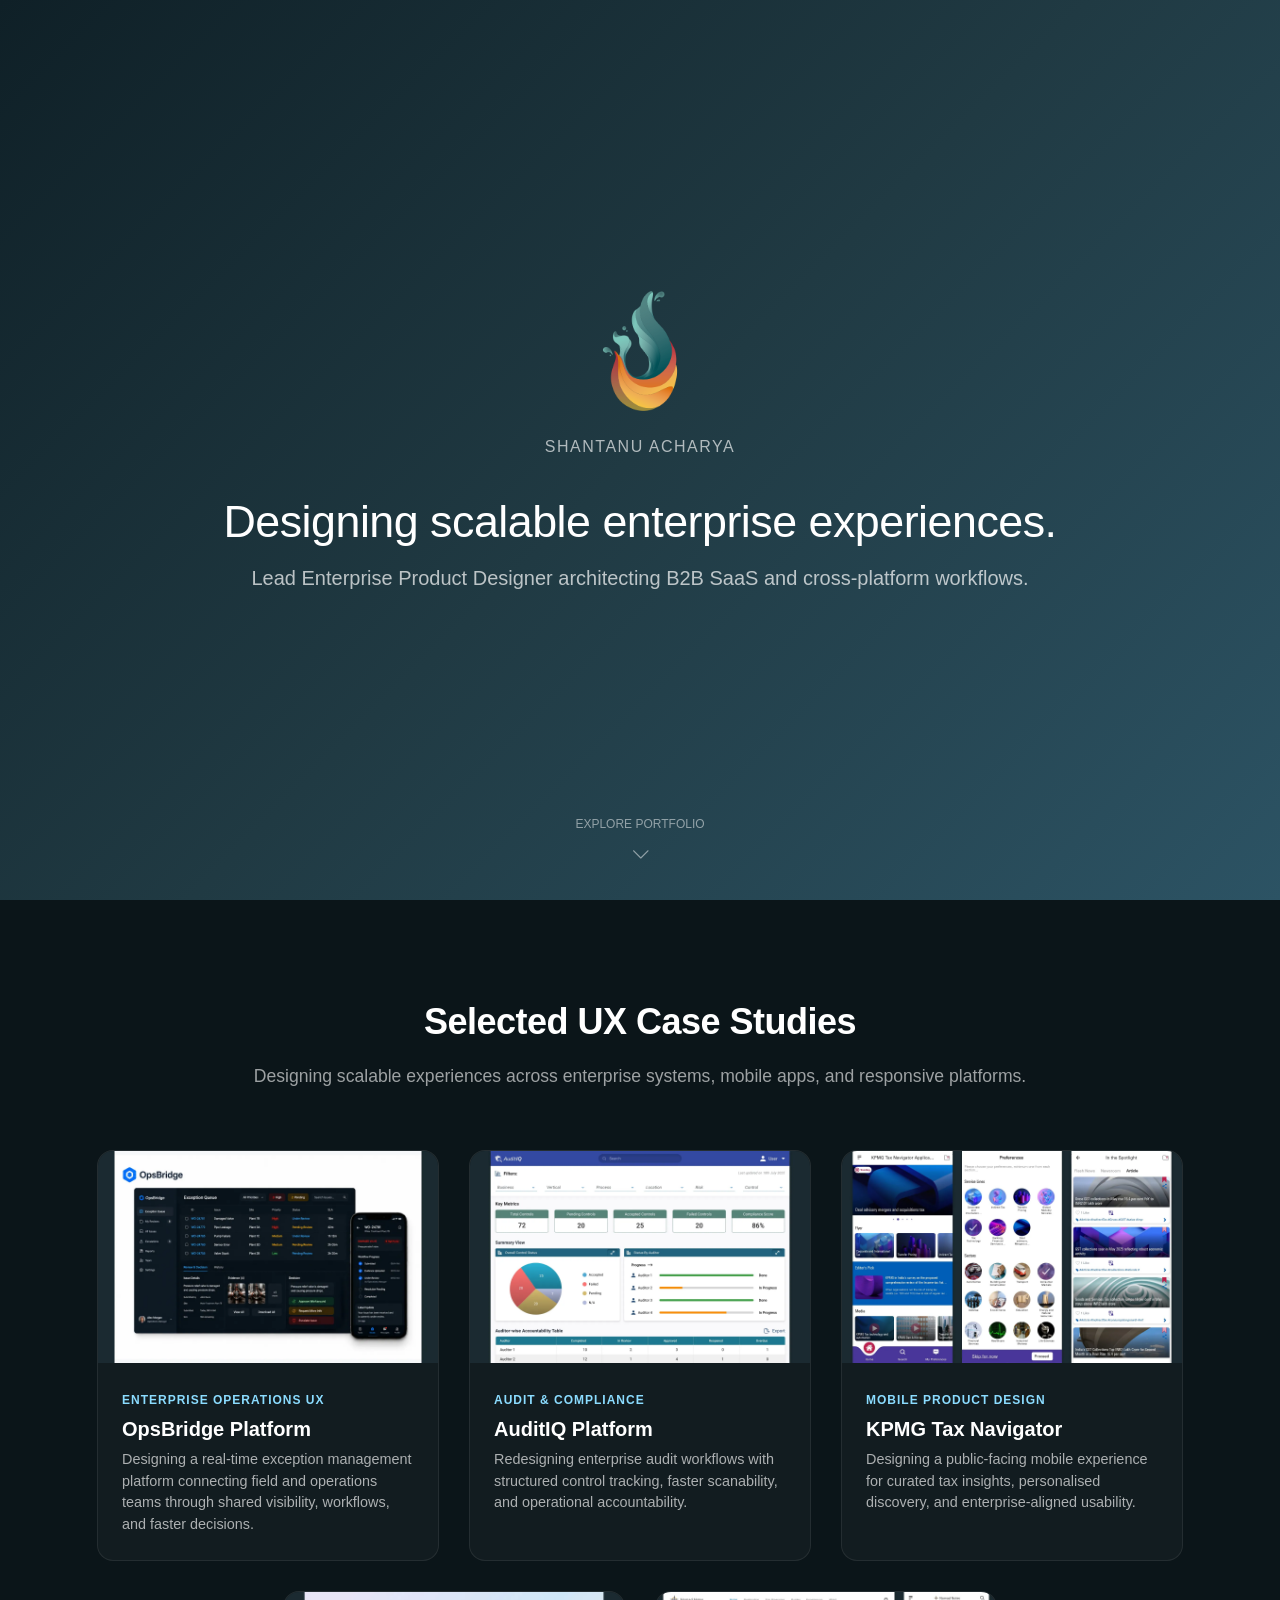
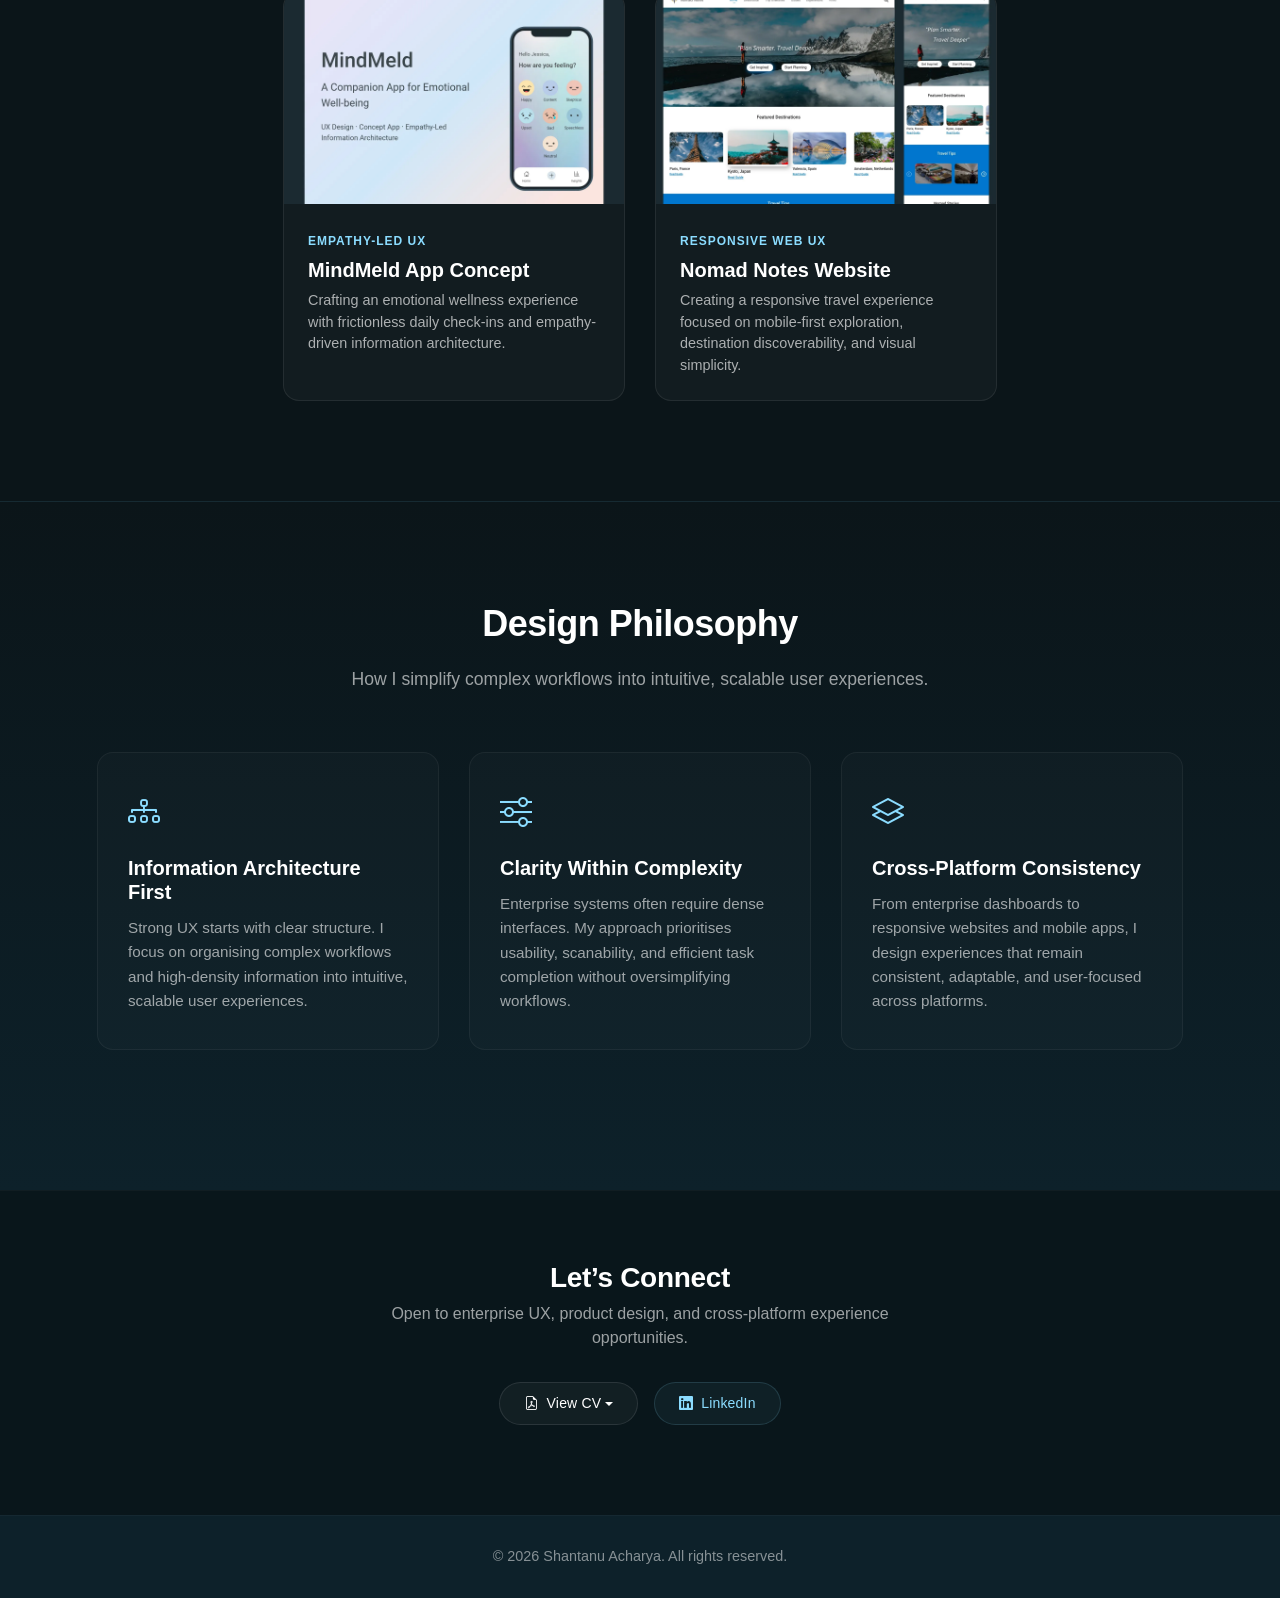
==== index.html @ 25cbd7d9 "Added a dropdown to "View CV" button To include both my Master Global CV and my Europass CV" ====
<!DOCTYPE html>
<html lang="en">
<head>
    <script async src="https://www.googletagmanager.com/gtag/js?id=G-MT0J9RRR4C"></script>
    
    <!-- Cloudflare Web Analytics -->
    <script defer src='https://static.cloudflareinsights.com/beacon.min.js' data-cf-beacon='{"token": "891e409b3bfd4972aa7fffbb9b6092bc"}'></script>
    <!-- End Cloudflare Web Analytics -->

    <meta charset="UTF-8">

    <!-- NEW CONTENT SECURITY POLICY -->
    <meta http-equiv="Content-Security-Policy" content="default-src 'self'; script-src 'self' https://www.googletagmanager.com https://cdn.jsdelivr.net https://static.cloudflareinsights.com blob:; style-src 'self' 'unsafe-inline' https://cdn.jsdelivr.net https://fonts.googleapis.com; font-src 'self' https://fonts.gstatic.com https://cdn.jsdelivr.net; img-src 'self' data: https://www.google-analytics.com; connect-src 'self' https://www.google-analytics.com https://analytics.google.com https://stats.g.doubleclick.net https://cdn.jsdelivr.net https://www.google.com https://cloudflareinsights.com; base-uri 'self'; form-action 'self';">

    <meta name="viewport" content="width=device-width, initial-scale=1.0, maximum-scale=5.0, user-scalable=yes, shrink-to-fit=no">
    <meta name="description" content="Lead Enterprise Product Designer with 11+ years of experience architecting B2B SaaS platforms, operational systems, and cross-platform mobile and web apps.">
    <meta name="color-scheme" content="light dark">
    <title>Shantanu Acharya | Lead Enterprise Product Designer</title>

    <!-- Open Graph Meta Tags -->
    <meta property="og:title" content="Shantanu Acharya | Lead Enterprise Product Designer">
    <meta property="og:description" content="Lead Enterprise Product Designer with 11+ years of experience architecting B2B SaaS platforms, operational systems, and cross-platform mobile and web apps.">
    <meta property="og:image" content="https://shantanuacharya.in/images/linkedin-thumbnail.jpg">
    <meta property="og:url" content="https://shantanuacharya.in">
    <meta property="og:type" content="website">

    <!-- Twitter/X Preview Support -->
    <meta name="twitter:card" content="summary_large_image">
    <meta name="twitter:title" content="Shantanu Acharya | Lead Enterprise Product Designer">
    <meta name="twitter:description" content="Lead Enterprise Product Designer with 11+ years of experience architecting B2B SaaS platforms, operational systems, and cross-platform mobile and web apps.">
    <meta name="twitter:image" content="https://shantanuacharya.in/images/linkedin-thumbnail.jpg">

    <link rel="icon" href="icons/favicon.ico">
    <link rel="icon" type="image/png" sizes="32x32" href="icons/favicon-32x32.png">
    <link rel="icon" type="image/png" sizes="16x16" href="icons/favicon-16x16.png">
    <link rel="apple-touch-icon" href="icons/apple-touch-icon.png">

    <link href="https://cdn.jsdelivr.net/npm/bootstrap@5.3.3/dist/css/bootstrap.min.css" rel="stylesheet" integrity="sha384-QWTKZyjpPEjISv5WaRU9OFeRpok6YctnYmDr5pNlyT2bRjXh0JMhjY6hW+ALEwIH" crossorigin="anonymous">
    <link href="https://cdn.jsdelivr.net/npm/bootstrap-icons/font/bootstrap-icons.css?v=30" rel="stylesheet">

    <!-- Google Fonts Preconnect & Stylesheet -->
    <link rel="preconnect" href="https://fonts.googleapis.com">
    <link rel="preconnect" href="https://fonts.gstatic.com" crossorigin>
    <link href="https://fonts.googleapis.com/css2?family=Inter:wght@300;400;500;600;700&display=swap" rel="stylesheet">

    <link rel="stylesheet" href="css/styles.css?v=30">
    <link rel="canonical" href="https://shantanuacharya.in/">

    <script type="application/ld+json">
    {
        "@context": "https://schema.org",
        "@type": "Person",
        "name": "Shantanu Acharya",
        "url": "https://shantanuacharya.in/",
        "jobTitle": "Lead Enterprise Product Designer",
        "description": "Lead Enterprise Product Designer with 11+ years of experience architecting B2B SaaS platforms, data-dense dashboards, and cross-platform operational workflows.",
        "address": {
            "@type": "PostalAddress",
            "addressLocality": "Pune",
            "addressCountry": "IN"
        },
        "knowsAbout": [
            "Enterprise UX Architecture",
            "B2B SaaS Platforms",
            "Information Architecture",
            "Design Systems",
            "Figma",
            "HTML/CSS"
        ],
        "sameAs": [
            "https://www.linkedin.com/in/shantanu-acharya-ux/"
        ]
    }
    </script>
</head>

<body>

    <!-- Back To Top Button -->
    <button id="backToTopBtn" class="back-to-top" aria-label="Scroll back to top">
        <i class="bi bi-arrow-up"></i>
    </button>

    <section class="hero-section">
        <div class="main-content">
            <div>
                <img src="images/logo_transparent.png" alt="Logo" class="logo" width="120" height="120" fetchpriority="high">
                <p class="designer-name">Shantanu Acharya</p>

                <h1 class="desktop-heading">
                    <span class="desktop-text">Designing scalable enterprise experiences.</span>
                    <span class="mobile-text">Designing scalable digital experiences.</span>
                </h1>

                <p class="subtext desktop-subtext">
                    Lead Enterprise Product Designer architecting B2B SaaS and cross-platform workflows.
                </p>

                <p class="subtext mobile-subtext">
                    Lead Enterprise Product Designer<br>for SaaS systems and UX workflows.
                </p>

                <div class="scroll-indicator" id="scroll-trigger">
                    <p class="mb-1 text-uppercase tracking-wider">Explore Portfolio</p>
                    <i class="bi bi-chevron-down bouncing-arrow"></i>
                </div>
            </div>
        </div>
    </section>
    
    <!-- Hero Section remains outside -->
    <main>    
        <section class="portfolio-section" id="portfolio">
            <div class="container">
                <h2 class="section-title">Selected UX Case Studies</h2>
                <p class="section-subtitle">Designing scalable experiences across enterprise systems, mobile apps, and responsive platforms.</p>
                
                <div class="portfolio-grid">
                    <div class="portfolio-card" data-pdf="pdfs/cs1-shantanuacharya-x7k9p2m.pdf?v=2" role="button" tabindex="0" aria-label="View OpsBridge Exception Management Platform Case Study">
                        <div class="card-image-wrapper">
                            <img src="images/portfolio-1.webp" alt="OpsBridge exception management platform" class="portfolio-img" width="800" height="500" loading="lazy">
                            <div class="card-overlay">
                                <span class="btn-view-pdf">Read Case Study <i class="bi bi-arrow-up-right-circle-fill ms-2"></i></span>
                            </div>
                        </div>
                        <div class="portfolio-card-details">
                            <span class="portfolio-tag">ENTERPRISE OPERATIONS UX</span>
                            <h3 class="portfolio-card-title">OpsBridge Platform</h3>
                            <p class="portfolio-card-desc">Designing a real-time exception management platform connecting field and operations teams through shared visibility, workflows, and faster decisions.</p>
                        </div>
                    </div>

                    <div class="portfolio-card" data-pdf="pdfs/cs2-shantanuacharya-v4b8n1q.pdf?v=2" role="button" tabindex="0" aria-label="View AuditIQ Platform Case Study">
                        <div class="card-image-wrapper">
                            <img src="images/portfolio-2.webp" alt="AuditIQ audit workflow dashboard" class="portfolio-img" width="800" height="500" loading="lazy">
                            <div class="card-overlay">
                                <span class="btn-view-pdf">Read Case Study <i class="bi bi-arrow-up-right-circle-fill ms-2"></i></span>
                            </div>
                        </div>
                        <div class="portfolio-card-details">
                            <span class="portfolio-tag">AUDIT & COMPLIANCE</span>
                            <h3 class="portfolio-card-title">AuditIQ Platform</h3>
                            <p class="portfolio-card-desc">Redesigning enterprise audit workflows with structured control tracking, faster scanability, and operational accountability.</p>
                        </div>
                    </div>

                    <div class="portfolio-card" data-pdf="pdfs/cs3-shantanuacharya-j9f3c8z.pdf?v=2" role="button" tabindex="0" aria-label="View KPMG Tax Navigator Mobile App Case Study">
                        <div class="card-image-wrapper">
                            <img src="images/portfolio-3.webp" alt="KPMG Tax Navigator mobile app" class="portfolio-img" width="800" height="500" loading="lazy">
                            <div class="card-overlay">
                                <span class="btn-view-pdf">Read Case Study <i class="bi bi-arrow-up-right-circle-fill ms-2"></i></span>
                            </div>
                        </div>
                        <div class="portfolio-card-details">
                            <span class="portfolio-tag">MOBILE PRODUCT DESIGN</span>
                            <h3 class="portfolio-card-title">KPMG Tax Navigator</h3>
                            <p class="portfolio-card-desc">Designing a public-facing mobile experience for curated tax insights, personalised discovery, and enterprise-aligned usability.</p>
                        </div>
                    </div>

                    <div class="portfolio-card" data-pdf="pdfs/cs4-shantanuacharya-t2w5r7y.pdf?v=2" role="button" tabindex="0" aria-label="View MindMeld Wellness App Concept Case Study">
                        <div class="card-image-wrapper">
                            <img src="images/portfolio-4.webp" alt="MindMeld wellness app concept" class="portfolio-img" width="800" height="500" loading="lazy">
                            <div class="card-overlay">
                                <span class="btn-view-pdf">Read Case Study <i class="bi bi-arrow-up-right-circle-fill ms-2"></i></span>
                            </div>
                        </div>
                        <div class="portfolio-card-details">
                            <span class="portfolio-tag">EMPATHY-LED UX</span>
                            <h3 class="portfolio-card-title">MindMeld App Concept</h3>
                            <p class="portfolio-card-desc">Crafting an emotional wellness experience with frictionless daily check-ins and empathy-driven information architecture.</p>
                        </div>
                    </div>

                    <div class="portfolio-card" data-pdf="pdfs/cs5-shantanuacharya-h6d4m9p.pdf?v=2" role="button" tabindex="0" aria-label="View Nomad Notes Travel Website Case Study">
                        <div class="card-image-wrapper">
                            <img src="images/portfolio-5.webp" alt="Nomad Notes travel website" class="portfolio-img" width="800" height="500" loading="lazy">
                            <div class="card-overlay">
                                <span class="btn-view-pdf">Read Case Study <i class="bi bi-arrow-up-right-circle-fill ms-2"></i></span>
                            </div>
                        </div>
                        <div class="portfolio-card-details">
                            <span class="portfolio-tag">RESPONSIVE WEB UX</span>
                            <h3 class="portfolio-card-title">Nomad Notes Website</h3>
                            <p class="portfolio-card-desc">Creating a responsive travel experience focused on mobile-first exploration, destination discoverability, and visual simplicity.</p>
                        </div>
                    </div>
                </div>
            </div>
        </section>

        <section class="philosophy-section">
            <div class="container">
                <h2 class="section-title">Design Philosophy</h2>
                <p class="section-subtitle">How I simplify complex workflows into intuitive, scalable user experiences.</p>
                
                <div class="philosophy-grid">
                    <div class="philosophy-card">
                        <div class="icon-box"><i class="bi bi-diagram-3"></i></div>
                        <h3>Information Architecture First</h3>
                        <p>Strong UX starts with clear structure. I focus on organising complex workflows and high-density information into intuitive, scalable user experiences.</p>
                    </div>
                    <div class="philosophy-card">
                        <div class="icon-box"><i class="bi bi-sliders"></i></div>
                        <h3>Clarity Within Complexity</h3>
                        <p>Enterprise systems often require dense interfaces. My approach prioritises usability, scanability, and efficient task completion without oversimplifying workflows.</p>
                    </div>
                    <div class="philosophy-card">
                        <div class="icon-box"><i class="bi bi-layers"></i></div>
                        <h3>Cross-Platform Consistency</h3>
                        <p>From enterprise dashboards to responsive websites and mobile apps, I design experiences that remain consistent, adaptable, and user-focused across platforms.</p>
                    </div>
                </div>
            </div>
        </section>

        <section class="connect-section" id="connect">
            <div class="container text-center">
                <h2 class="connect-title">Let’s Connect</h2>
                <p class="connect-subtitle">Open to enterprise UX, product design, and cross-platform experience opportunities.</p>
                <div class="connect-links">
                    <!-- <a href="#" data-pdf="pdfs/shantanu_acharya_cv.pdf" data-title="Curriculum Vitae" class="btn-connect cv-link">
                        <i class="bi bi-file-earmark-pdf me-2"></i>View CV
                    </a> -->

                    <div class="dropdown d-inline-block">
                        <a href="#" class="btn-connect cv-link dropdown-toggle" role="button" data-bs-toggle="dropdown" data-bs-offset="0,10" aria-expanded="false">
                            <i class="bi bi-file-earmark-pdf me-2"></i>View CV
                        </a>
                        <ul class="dropdown-menu dropdown-menu-dark" style="background-color: rgba(15, 32, 39, 0.9); border: 1px solid rgba(255,255,255,0.1); border-radius: 14px; box-shadow: 0 8px 30px rgba(0, 0, 0, 0.5); padding: 8px 0;">
                            <li>
                                <a class="dropdown-item cv-pdf-link" href="#" data-pdf="pdfs/shantanu_acharya_cv.pdf" data-title="Global CV">
                                    <i class="bi bi-globe-europe-africa me-2" style="color: rgba(255,255,255,0.6);"></i>Global CV <span style="opacity: 0.5; font-size: 0.9em; margin-left: 4px; font-weight: 400;">(Standard)</span>
                                </a>
                            </li>
                            <li>
                                <a class="dropdown-item cv-pdf-link" href="#" data-pdf="pdfs/shantanu_acharya_eu_cv.pdf" data-title="Europass CV">
                                    <svg xmlns="http://www.w3.org/2000/svg" width="1em" height="1em" fill="currentColor" class="me-2" viewBox="1 1 14 14" style="color: rgba(255,255,255,0.6); vertical-align: -0.125em; transform: scale(1.12); transform-origin: left center;">
                                        <defs>
                                            <g id="eu-star">
                                                <polygon points="0,-1.5 0.35,-0.45 1.43,-0.45 0.55,0.2 0.88,1.25 0,0.6 -0.88,1.25 -0.55,0.2 -1.43,-0.45 -0.35,-0.45" />
                                            </g>
                                        </defs>
                                        <use href="#eu-star" x="8" y="2.5" />
                                        <use href="#eu-star" x="10.75" y="3.24" />
                                        <use href="#eu-star" x="12.76" y="5.25" />
                                        <use href="#eu-star" x="13.5" y="8" />
                                        <use href="#eu-star" x="12.76" y="10.75" />
                                        <use href="#eu-star" x="10.75" y="12.76" />
                                        <use href="#eu-star" x="8" y="13.5" />
                                        <use href="#eu-star" x="5.25" y="12.76" />
                                        <use href="#eu-star" x="3.24" y="10.75" />
                                        <use href="#eu-star" x="2.5" y="8" />
                                        <use href="#eu-star" x="3.24" y="5.25" />
                                        <use href="#eu-star" x="5.25" y="3.24" />
                                    </svg>Europass CV <span style="opacity: 0.5; font-size: 0.9em; margin-left: 4px; font-weight: 400;">(EU Market)</span>
                                </a>
                            </li>
                        </ul>
                    </div>

                    <a href="https://www.linkedin.com/in/shantanu-acharya-ux/" target="_blank" class="btn-connect linkedin-link">
                        <i class="bi bi-linkedin me-2"></i>LinkedIn
                    </a>
                </div>
            </div>
        </section>
    </main>

    <div id="pdf-modal" class="modal-overlay">
        <div class="modal-wrapper">
            <div class="modal-header">
                <h2 id="pdf-modal-title">Case Study Viewer</h2>
                
                <!-- NEW: Action Group for Download and Close -->
                <div class="modal-action-group">
                    <a id="modal-download-cv-btn" href="#" download="Shantanu_Acharya_CV.pdf" class="modal-download-btn" style="display: none;">
                        <i class="bi bi-download"></i> <span class="d-none d-sm-inline ms-1">Download CV</span>
                    </a>
                    <button class="close-modal-btn" id="close-modal-btn" aria-label="Close Case Study">
                        <i class="bi bi-x-lg"></i>
                    </button>
                </div>
            </div>

            <div class="modal-body">
                <iframe id="pdf-viewer" src="" width="100%" height="100%" style="border: none;" allow="autoplay" title="Case Study PDF Viewer"></iframe>
                    <p>Your browser doesn't support embedded viewports. 
                        <a id="pdf-download-fallback" href="" target="_blank">Click here to view the document directly.</a>
                    </p>
            </div>
        </div>
    </div>

    <div id="contact-card">
        <div class="card-content">
            <p class="card-title">Get in touch</p>
            <p class="card-text">Shantanu Acharya (M.Sc)</p>

            <div class="card-actions">
                <!-- Email hidden using data attributes -->
                <a href="#" class="card-link secure-mail" data-user="shantanu.acharya" data-domain="gmail.com" data-action="default">
                    Send Email
                </a>
                <span class="divider">|</span>
                <a href="#" class="card-link secure-mail" data-user="shantanu.acharya" data-domain="gmail.com" data-action="gmail">
                    Use Gmail instead
                </a>
            </div>

            <div class="divider-line"></div>

            <a href="https://www.linkedin.com/in/shantanu-acharya-ux/" target="_blank" class="card-link linkedin">
                View LinkedIn Profile →
                <i class="bi bi-linkedin linkedin-icon"></i>
            </a>
        </div>
    </div>

    <footer>
        © <span id="year"></span> Shantanu Acharya. All rights reserved.
    </footer>

    <script src="https://cdn.jsdelivr.net/npm/bootstrap@5.3.3/dist/js/bootstrap.bundle.min.js" integrity="sha384-YvpcrYf0tY3lHB60NNkmXc5s9fDVZLESaAA55NDzOxhy9GkcIdslK1eN7N6jIeHz" crossorigin="anonymous" defer></script>
    <script src="js/script.js?v=30" defer></script>

</body>
</html>
---- css/styles.css ----
:root {
    color-scheme: light dark;
}

html, body {
    margin: 0;
    padding: 0;
    font-family: 'Inter', sans-serif;
    background: #0b1519;
    color: #ffffff;
    scroll-behavior: smooth;
}

/* Base Body Framework */
body {
    min-height: 100dvh;
    display: flex;
    flex-direction: column;
}

/* ------------------------------ SECTION 1: HERO BANNER (FULL VIEWPORT) ------------------------------ */
.hero-section {
    height: 100vh; /* Fixed max-height. Kills the jerk. Stops Section 2 from peeking. */
    width: 100%;
    background: linear-gradient(135deg, #0f2027, #203a43, #2c5364);
    display: block; /* Removed flex so the sticky child works natively */
    position: relative;
}

.main-content {
    height: 100svh; /* Locks content perfectly to the initial safe visible area */
    width: 100%;
    box-sizing: border-box; /* Ensures the 20px padding doesn't break the height */
    display: flex;
    justify-content: center;
    align-items: center;
    text-align: center;
    padding: 20px;
    
    /* THE MAGIC ANTI-JERK BUFFER */
    position: -webkit-sticky;
    position: sticky;
    top: 0;
}

.logo {
    width: 120px;
    height: auto;
    margin-bottom: 24px;
    opacity: 1;
}

.designer-name {
    font-size: 1rem;
    font-weight: 500;
    letter-spacing: 1.5px;
    text-transform: uppercase;
    color: rgba(255, 255, 255, 0.65);
    margin-bottom: 36px;
}

h1 {
    font-size: 2.8rem;
    font-weight: 500;
    letter-spacing: -0.5px;
}

.subtext {
    margin-top: 14px;
    font-size: 1.25rem;
    color: rgba(255, 255, 255, 0.7);
    font-weight: 300;
}

.mobile-text,
.mobile-subtext {
    display: none;
}

/* Scroll Prompt Indicator */
.scroll-indicator {
    position: absolute;
    bottom: 30px;
    left: 50%;
    transform: translateX(-50%);
    text-align: center;
    color: rgba(255, 255, 255, 0.5); /* Muted for visual elegance - going against WCAG contrast value 0.75 */
    font-size: 0.75rem;
    cursor: pointer;
}

.bouncing-arrow {
    font-size: 1.2rem;
    display: inline-block;
    animation: bounce 2s infinite;
    margin-top: 4px;
}

@keyframes bounce {
    0%, 20%, 50%, 80%, 100% { transform: translateY(0); }
    40% { transform: translateY(-6px); }
    60% { transform: translateY(-3px); }
}

/* ------------------------------ SECTION 2: PORTFOLIO WORKS ------------------------------ */
.portfolio-section {
    padding: 100px 0;
    background-color: #0b1519;
}

.section-title {
    font-size: 2.25rem;
    font-weight: 700;
    text-align: center;
    margin-bottom: 20px;
    letter-spacing: -0.5px;
}

.section-subtitle {
    font-size: 1.1rem;
    color: rgba(255, 255, 255, 0.6);
    text-align: center;
    max-width: 850px;
    margin: 0 auto 60px auto;
    font-weight: 300;
}

.portfolio-grid {
    display: grid;
    grid-template-columns: repeat(6, 1fr);
    gap: 30px;
    max-width: 1140px;
    margin: 0 auto;
    padding: 0 15px;
}

.portfolio-card {
    grid-column: span 2;
}

.portfolio-card:nth-child(4) {
    grid-column: 2 / span 2;
}

.portfolio-card:nth-child(5) {
    grid-column: 4 / span 2;
}

.portfolio-card {
    background: rgba(255, 255, 255, 0.03);
    border: 1px solid rgba(255, 255, 255, 0.08);
    border-radius: 16px;
    overflow: hidden;
    cursor: pointer;
    transition: transform 0.3s cubic-bezier(0.25, 1, 0.5, 1), border-color 0.3s;
}

.card-image-wrapper {
    position: relative;
    width: 100%;
    aspect-ratio: 16 / 10;
    background-color: rgba(0,0,0,0.2);
    overflow: hidden;
}

.portfolio-img {
    width: 100%;
    height: 100%;
    object-fit: cover;
    transition: transform 0.5s ease;
}

/* Overlay Activation On Hover */
.card-overlay {
    position: absolute;
    top: 0;
    left: 0;
    width: 100%;
    height: 100%;
    background: rgba(15, 32, 39, 0.85);
    backdrop-filter: blur(4px);
    display: flex;
    justify-content: center;
    align-items: center;
    opacity: 0;
    transition: opacity 0.25s ease;
}

.btn-view-pdf {
    color: #ffffff;
    background: #203a43;
    padding: 10px 20px;
    border-radius: 30px;
    font-size: 0.9rem;
    font-weight: 500;
    border: 1px solid rgba(255, 255, 255, 0.2);
    box-shadow: 0 4px 15px rgba(0,0,0,0.2);
}

.portfolio-card-details {
    padding: 24px;
}

.portfolio-tag {
    display: inline-block;
    font-size: 0.75rem;
    font-weight: 600;
    text-transform: uppercase;
    color: #8bdcff;
    letter-spacing: 1px;
    margin-bottom: 8px;
}

.portfolio-card-title {
    font-size: 1.25rem;
    font-weight: 600;
    margin-bottom: 8px;
}

.portfolio-card-desc {
    font-size: 0.9rem;
    color: rgba(255, 255, 255, 0.65);
    line-height: 1.5;
    margin-bottom: 0;
}

/* ------------------------------ HOVER EFFECTS (DESKTOP/MOUSE ONLY) ------------------------------ */
@media (hover: hover) and (pointer: fine) {
    .portfolio-card:hover {
        transform: translateY(-6px);
        border-color: rgba(139, 220, 255, 0.4);
        box-shadow: 0 12px 40px rgba(0, 0, 0, 0.4);
    }

    .portfolio-card:hover .portfolio-img {
        transform: scale(1.04);
    }

    .portfolio-card:hover .card-overlay {
        opacity: 1;
    }
}

/* ------------------------------ SECTION 3: WORK PHILOSOPHY ------------------------------ */
.philosophy-section {
    padding: 100px 0 140px 0;
    background: linear-gradient(180deg, #0b1519 0%, #0d212a 100%);
    border-top: 1px solid rgba(255, 255, 255, 0.04);
}

.philosophy-grid {
    display: grid;
    grid-template-columns: repeat(auto-fit, minmax(280px, 1fr));
    gap: 30px;
    padding: 0 15px;
    margin-top: 20px;
}

.philosophy-card {
    background: rgba(255, 255, 255, 0.02);
    border: 1px solid rgba(255, 255, 255, 0.05);
    padding: 35px 30px;
    border-radius: 16px;
    transition: background-color 0.3s;
}

.philosophy-card:hover {
    background: rgba(255, 255, 255, 0.04);
}

.icon-box {
    font-size: 2rem;
    color: #8bdcff;
    margin-bottom: 20px;
}

.philosophy-card h3 {
    font-size: 1.25rem;
    font-weight: 600;
    margin-bottom: 12px;
}

.philosophy-card p {
    font-size: 0.95rem;
    color: rgba(255, 255, 255, 0.6);
    line-height: 1.6;
    margin-bottom: 0;
}

/* ------------------------------ SECTION 4: LET'S CONNECT ------------------------------ */
.connect-section {
    padding: 70px 0 90px 0;
    /* background-color: #0d212a; */
    background-color: #09161b;
    border-top: 1px solid rgba(255, 255, 255, 0.03);
}

.connect-title {
    font-size: 1.75rem;
    font-weight: 600;
    margin-bottom: 8px;
    letter-spacing: -0.3px;
}

.connect-subtitle {
    font-size: 1rem;
    color: rgba(255, 255, 255, 0.6);
    max-width: 550px;
    margin: 0 auto 32px auto;
    font-weight: 300;
    line-height: 1.5;
}

.connect-links {
    display: flex;
    justify-content: center;
    gap: 16px;
}

.btn-connect {
    display: inline-flex;
    align-items: center;
    font-size: 0.875rem;
    font-weight: 500;
    text-decoration: none;
    padding: 10px 24px;
    border-radius: 30px;
    letter-spacing: 0.2px;
    transition: all 0.2s cubic-bezier(0.25, 1, 0.5, 1);
}

.cv-link {
    color: #ffffff;
    background: rgba(255, 255, 255, 0.04);
    border: 1px solid rgba(255, 255, 255, 0.1);
}

.cv-link:hover {
    background: rgba(255, 255, 255, 0.08);
    border-color: rgba(255, 255, 255, 0.25);
    color: #ffffff;
    transform: translateY(-2px);
}

.linkedin-link {
    color: #8bdcff;
    background: rgba(139, 220, 255, 0.05);
    border: 1px solid rgba(139, 220, 255, 0.15);
}

.linkedin-link:hover {
    background: rgba(139, 220, 255, 0.1);
    border-color: #8bdcff;
    color: #ffffff;
    transform: translateY(-2px);
    box-shadow: 0 6px 20px rgba(139, 220, 255, 0.1);
}

/* ------------------------------ NATIVE SCROLL MODAL FOR PDFS ------------------------------ */
.modal-overlay {
    position: fixed;
    top: 0;
    left: 0;
    width: 100vw;
    height: 100vh;
    height: 100dvh;
    background-color: rgba(5, 12, 15, 0.95);
    backdrop-filter: blur(12px);
    z-index: 10000;
    display: flex;
    justify-content: center;
    align-items: center;
    opacity: 0;
    pointer-events: none;
    transition: opacity 0.25s ease;
    touch-action: none; /* NEW: Kills native browser pinch/scroll on the overlay */
}

.modal-overlay.active {
    opacity: 1;
    pointer-events: auto;
}

/* Expanded wrapper to capture 100% full screen view area */
.modal-wrapper {
    background-color: #0f2027;
    width: 100vw;
    height: 100vh;
    height: 100dvh;
    display: flex;
    flex-direction: column;
    overflow: hidden;
    transform: scale(1.02);
    transition: transform 0.25s cubic-bezier(0.25, 1, 0.5, 1);
}

.modal-overlay.active .modal-wrapper {
    transform: scale(1);
}

/* Sleek high-density header row to save maximal vertical viewport space */
.modal-header {
    padding: 12px 24px;
    background-color: #0b1519;
    border-bottom: 1px solid rgba(255, 255, 255, 0.08);
    display: flex;
    justify-content: space-between;
    align-items: center;
    flex-shrink: 0; /* Prevents header from compressed shifting */
}

/* --- NEW: Modal Header Action Buttons --- */
.modal-action-group {
    display: flex;
    align-items: center;
    gap: 16px;
}

.modal-download-btn {
    background: rgba(139, 220, 255, 0.05);
    color: #8bdcff;
    border: 1px solid rgba(139, 220, 255, 0.2);
    padding: 6px 14px;
    border-radius: 20px;
    font-size: 0.8rem;
    font-weight: 500;
    text-decoration: none;
    display: flex;
    align-items: center;
    transition: all 0.2s cubic-bezier(0.25, 1, 0.5, 1);
}

.modal-download-btn:hover {
    background: rgba(139, 220, 255, 0.15);
    border-color: #8bdcff;
    color: #ffffff;
    transform: translateY(-1px);
}

/* MATCHING ICON THICKNESS WITH CROSS BUTTON */
.modal-download-btn i {
    -webkit-text-stroke: 0.6px; 
}

#pdf-modal-title {
    font-size: 1rem;
    font-weight: 600;
    margin: 0;
    color: rgba(255, 255, 255, 0.9);
    letter-spacing: 0.2px;
}

.close-modal-btn {
    background: rgba(255, 255, 255, 0.05);
    border: 1px solid rgba(255, 255, 255, 0.1);
    color: rgba(255, 255, 255, 0.7);
    font-size: 0.8rem; /* Kept the smaller, proportionate size */
    width: 36px;
    height: 36px;
    border-radius: 50%;
    display: flex;
    justify-content: center;
    align-items: center;
    cursor: pointer;
    padding: 0;
    line-height: 1;
    transition: all 0.15s ease;
    -webkit-text-stroke: 1px; /* NEW: Maked the icon bolder */
}

.close-modal-btn:hover {
    color: #ffffff;
    background-color: #dc3545; /* Clean red exit indicator on hover */
    border-color: transparent;
}

.modal-body {
    flex: 1;
    background-color: #1a1a1a;
    position: relative;
    width: 100%;
    height: 100%;
}

/* ------------------------------ POPUP CONTACT CARD (RIGHT CLICK) ------------------------------ */
#contact-card {
    position: fixed;
    background: rgba(15, 32, 39, 0.9);
    backdrop-filter: blur(16px);
    -webkit-backdrop-filter: blur(16px);
    border: 1px solid rgba(255, 255, 255, 0.12);
    box-shadow: 0 8px 30px rgba(0, 0, 0, 0.25), inset 0 1px 0 rgba(255, 255, 255, 0.08);
    color: #ffffff;
    border-radius: 14px;
    padding: 16px 18px;
    z-index: 9999;
    display: none;
    width: 255px;
    transform: scale(0.95);
    opacity: 0;
    transition: all 0.2s ease;
}

.card-title {
    font-size: 0.75rem;
    color: rgba(255,255,255,0.6);
    margin-bottom: 6px;
    letter-spacing: 0.5px;
}

.card-text {
    font-size: 1rem;
    margin-bottom: 10px;
    font-weight: 500;
}

.card-link {
    display: inline-block;
    font-size: 0.85rem;
    color: #8bdcff;
    text-decoration: none;
    transition: all 0.15s ease;
}

#contact-card.show {
    transform: scale(1);
    opacity: 1;
}

.card-actions {
    display: flex;
    align-items: center;
    gap: 10px;
    flex-wrap: nowrap;
}

.divider {
    color: rgba(255, 255, 255, 0.5); /* Muted for visual elegance - going against WCAG contrast value 0.6 */
    font-size: 0.85rem;
    font-weight: 300; /* NEW: Makes the pipe symbol render thinner */
}

.card-link:last-child {
    opacity: 0.75;
    font-size: 0.825rem;
}

.linkedin {
    display: inline-flex;
    align-items: center;
    gap: 6px;
    margin-top: 6px;
    padding-top: 0;
    font-size: 0.85rem;
    color: rgba(255,255,255,0.85);
    opacity: 0.85;
    letter-spacing: 0.2px;
}

.linkedin-icon {
    font-size: 15px;
    opacity: 0.85;
    transition: all 0.15s ease;
}

.linkedin:hover { color: #ffffff; }
.linkedin:hover .linkedin-icon { opacity: 1; transform: translateX(1px); }

.card-link:hover {
    text-decoration: underline;
    opacity: 1;
    transform: translateY(-1px);
    transition: all 0.15s ease;
}

.divider-line {
    height: 1px;
    margin: 8px 0;
    background: linear-gradient(to right, transparent, rgba(255, 255, 255, 0.13), transparent);
}

/* ==============================
   BACK TO TOP BUTTON
============================== */

.back-to-top {
    position: fixed;
    bottom: 28px;
    right: 28px;
    width: 48px;
    height: 48px;
    border: none;
    border-radius: 50%;
    background: rgba(18, 28, 36, 0.85);
    backdrop-filter: blur(10px);
    color: #ffffff;
    font-size: 1rem;
    display: flex;
    align-items: center;
    justify-content: center;
    cursor: pointer;
    opacity: 0;
    visibility: hidden;
    transform: translateY(10px);
    transition:
        opacity 0.3s ease,
        transform 0.3s ease,
        visibility 0.3s ease,
        background 0.3s ease;
    z-index: 999;
    border: 1px solid rgba(255,255,255,0.08);
}

.back-to-top:hover {
    background: rgba(35, 50, 62, 0.95);
    transform: translateY(0px);
}

.back-to-top.show {
    opacity: 1;
    visibility: visible;
    transform: translateY(0);
}

/* ------------------------------ FOOTER ------------------------------ */
footer {
    text-align: center;
    padding: 30px 10px;
    font-size: 0.9rem;
    color: rgba(255, 255, 255, 0.5); /* Muted for visual elegance - going against WCAG contrast value 0.65 */
    background-color: #0d212a;
    border-top: 1px solid rgba(255, 255, 255, 0.03);
}

/* Responsive Breakpoints */
@media (max-width: 768px) {

    .desktop-text {
        display: none;
    }

    .mobile-text {
        display: inline;
    }

    .desktop-subtext {
        display: none;
    }

    .mobile-subtext {
        display: block;
    }

    h1 {
        font-size: 2.0rem;
        line-height: 1.45;
        letter-spacing: 0px;
        max-width: 285px;
        margin: 0 auto;
    }

    .subtext {
        font-size: 1.05rem;
        line-height: 1.7;
        max-width: 320px;
        margin: 18px auto 0 auto;
        padding: 0 10px;
    }

    .logo {
        width: 105px;
        margin-bottom: 20px;
    }

    .designer-name {
        font-size: 0.95rem;
        margin-bottom: 32px;
        letter-spacing: 1.8px;
    }

    .scroll-indicator {
        bottom: 26px;
    }

    .section-title {
        font-size: 1.85rem;
    }

    .section-subtitle {
        font-size: 1rem;
        max-width: 500px;
        margin: 0 auto 50px auto;
        padding: 0 16px;
    }

    .portfolio-section,
    .philosophy-section {
        padding: 60px 0;
    }

    .portfolio-grid {
        grid-template-columns: 1fr;
    }

    .portfolio-card {
        grid-column: span 1 !important;
    }

    .portfolio-card:nth-child(4),
    .portfolio-card:nth-child(5) {
        grid-column: span 1 !important;
    }

    /* CHANGED: Maximized modal real estate on small screens */
    .modal-wrapper {
        width: 100%;
        height: 100vh;
        height: 100dvh;
    }

    /* NEW: Forced the iframe to ignore JavaScript scaling on mobile screens */
    #pdf-viewer {
        width: 100% !important;
        margin: 0 !important;
    }

    .back-to-top {
        bottom: 55px; /* Moves the button exactly up from its default 28px position */
    }
}

/* Blocked printing and Save as PDF */
@media print {
    body {
        display: none !important;
    }
}
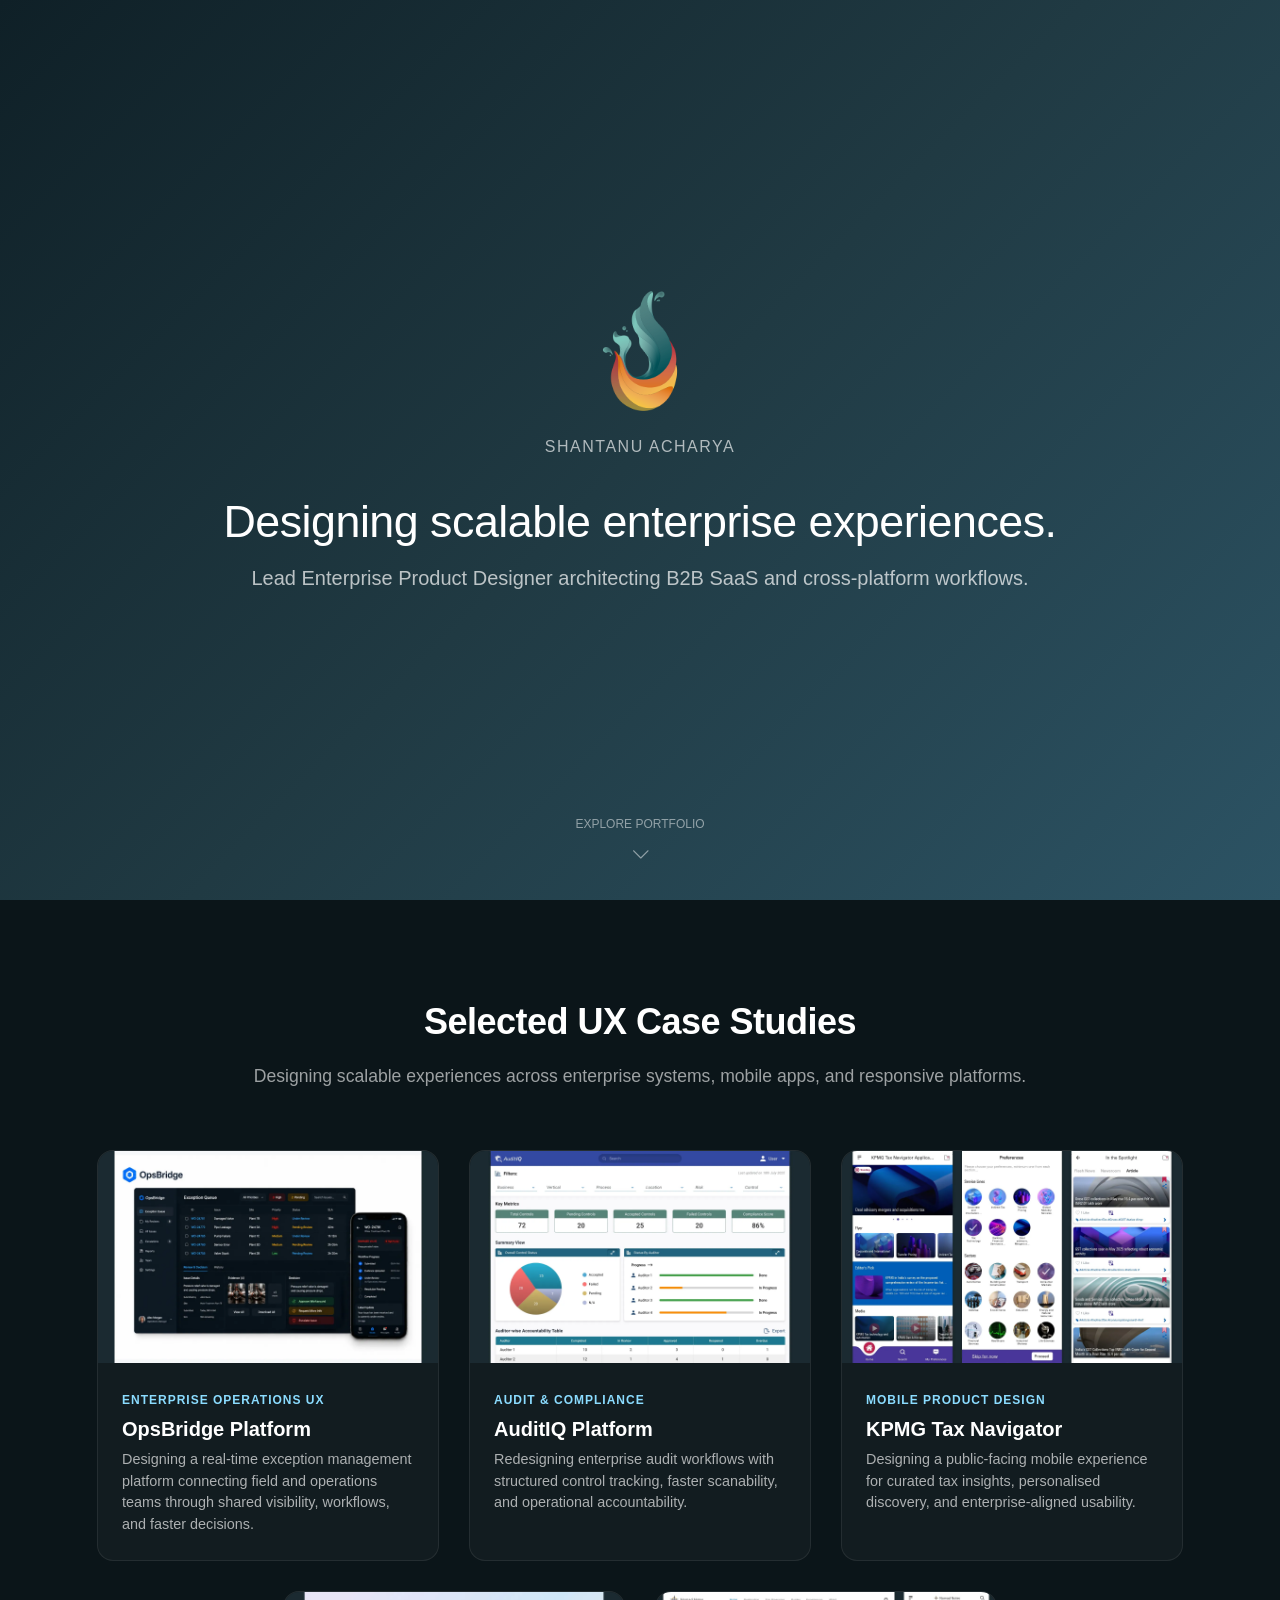
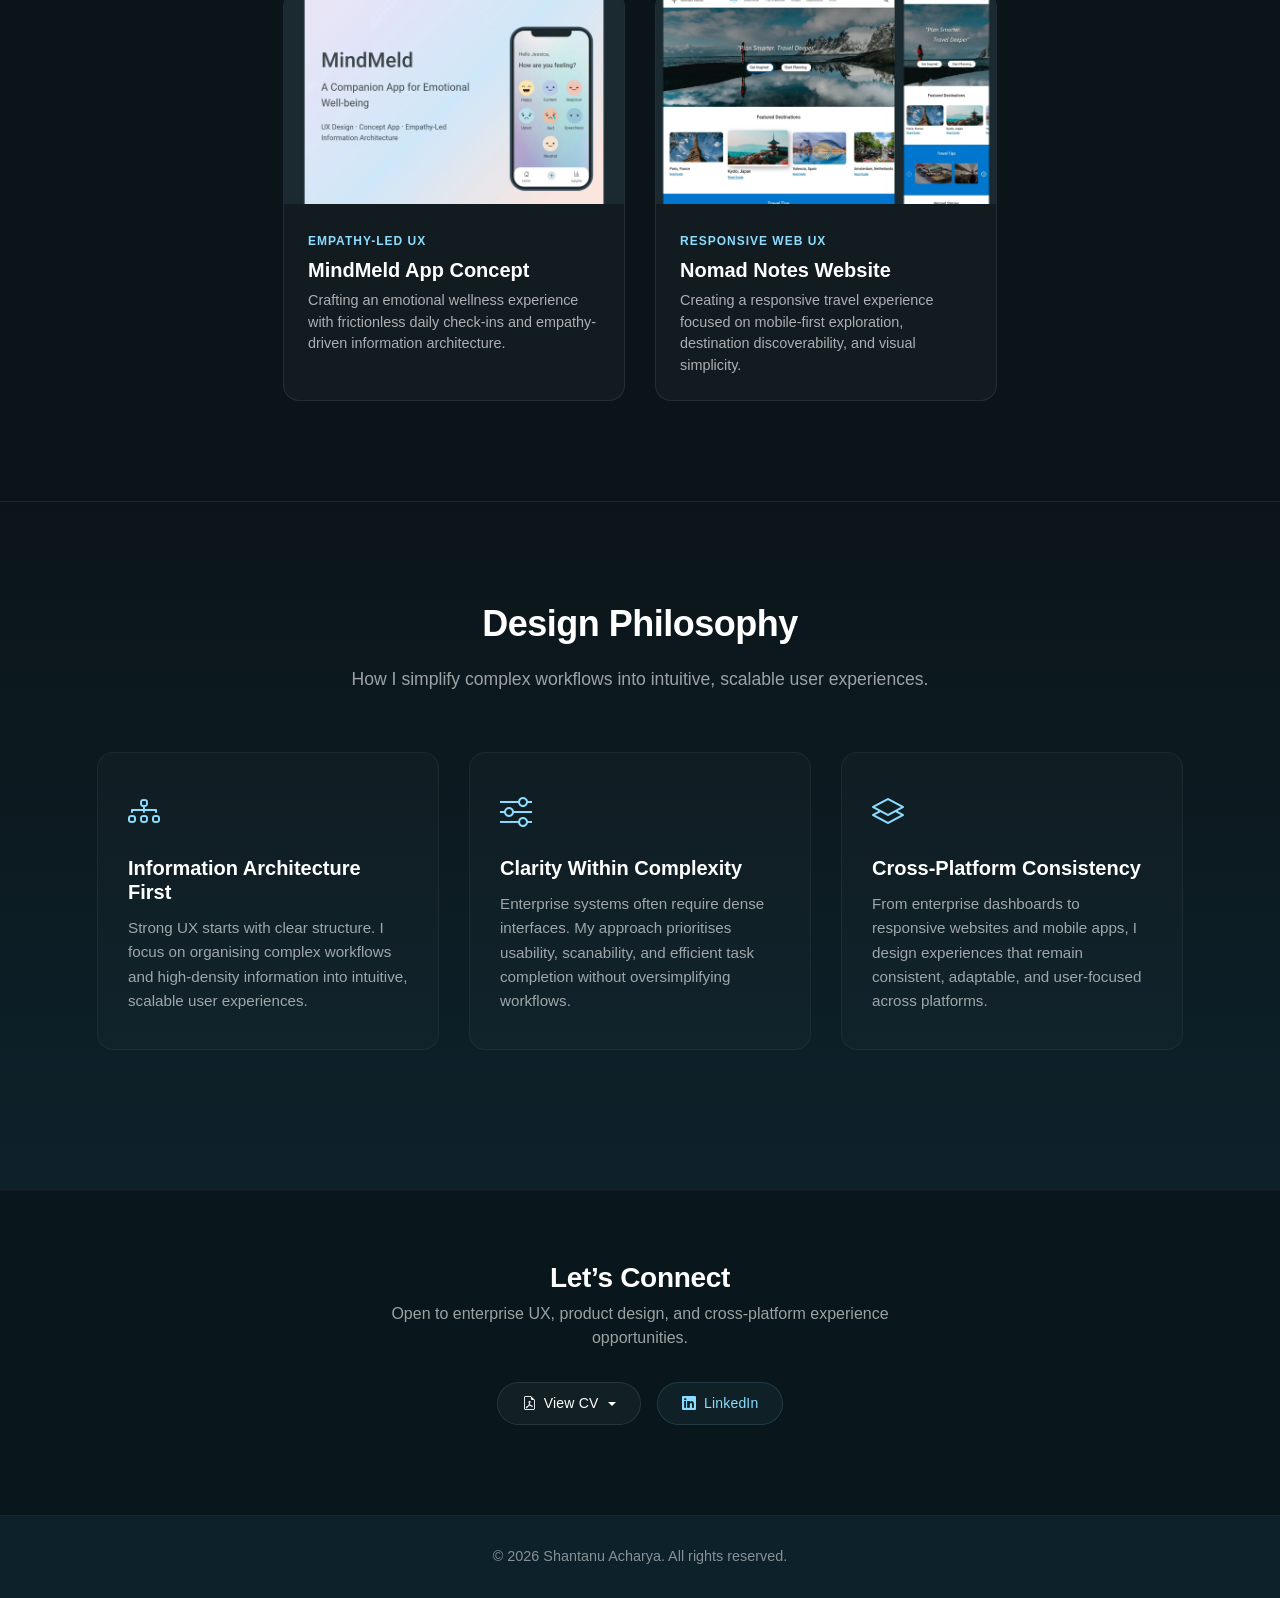
==== commit 555f078f: "Updated the View CV dropdown opacity" ====
--- a/index.html
+++ b/index.html
@@ -227,7 +227,7 @@
                         <a href="#" class="btn-connect cv-link dropdown-toggle" role="button" data-bs-toggle="dropdown" data-bs-offset="0,10" aria-expanded="false">
                             <i class="bi bi-file-earmark-pdf me-2"></i>View CV
                         </a>
-                        <ul class="dropdown-menu dropdown-menu-dark" style="background-color: rgba(15, 32, 39, 0.9); border: 1px solid rgba(255,255,255,0.1); border-radius: 14px; box-shadow: 0 8px 30px rgba(0, 0, 0, 0.5); padding: 8px 0;">
+                        <ul class="dropdown-menu dropdown-menu-dark" style="background-color: rgba(15, 32, 39, 0.99); border: 1px solid rgba(255,255,255,0.1); border-radius: 14px; box-shadow: 0 8px 30px rgba(0, 0, 0, 0.5); padding: 8px 0;">
                             <li>
                                 <a class="dropdown-item cv-pdf-link" href="#" data-pdf="pdfs/shantanu_acharya_cv.pdf" data-title="Global CV">
                                     <i class="bi bi-globe-europe-africa me-2" style="color: rgba(255,255,255,0.6);"></i>Global CV <span style="opacity: 0.5; font-size: 0.9em; margin-left: 4px; font-weight: 400;">(Standard)</span>
--- a/css/styles.css
+++ b/css/styles.css
@@ -734,4 +734,25 @@
     body {
         display: none !important;
     }
+}
+
+/* Fix visual breathing room for View CV dropdown toggle */
+.cv-link.dropdown-toggle::after {
+    margin-left: 0.65em !important;
+    vertical-align: 0.15em;
+}
+
+/* Unify Dropdown Typography with Connect Buttons */
+.cv-pdf-link {
+    font-family: 'Inter', sans-serif !important;
+    font-size: 0.844rem !important;
+    font-weight: 500 !important;
+    padding: 10px 24px !important;
+    letter-spacing: 0.2px;
+    transition: background-color 0.2s ease;
+}
+
+/* Subtle hover state for the dropdown items */
+.cv-pdf-link:hover {
+    background-color: rgba(255, 255, 255, 0.06) !important;
 }
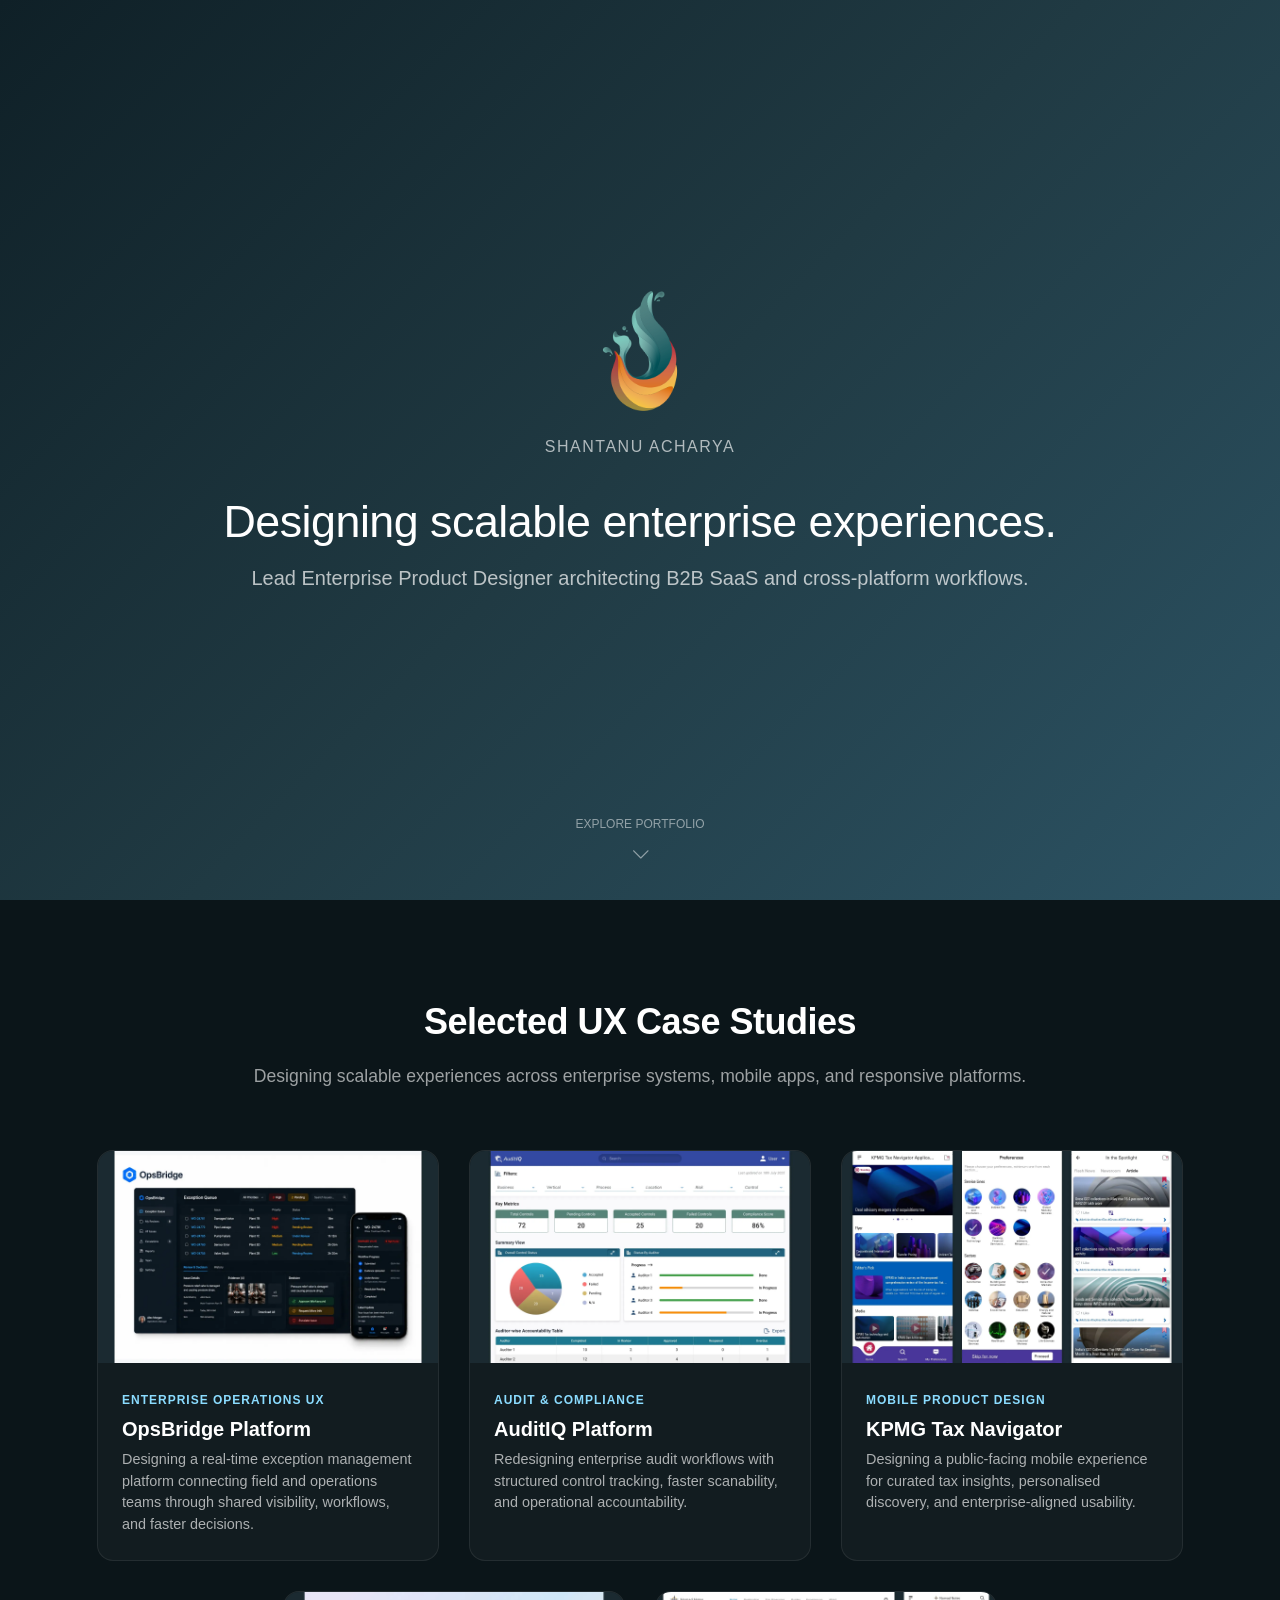
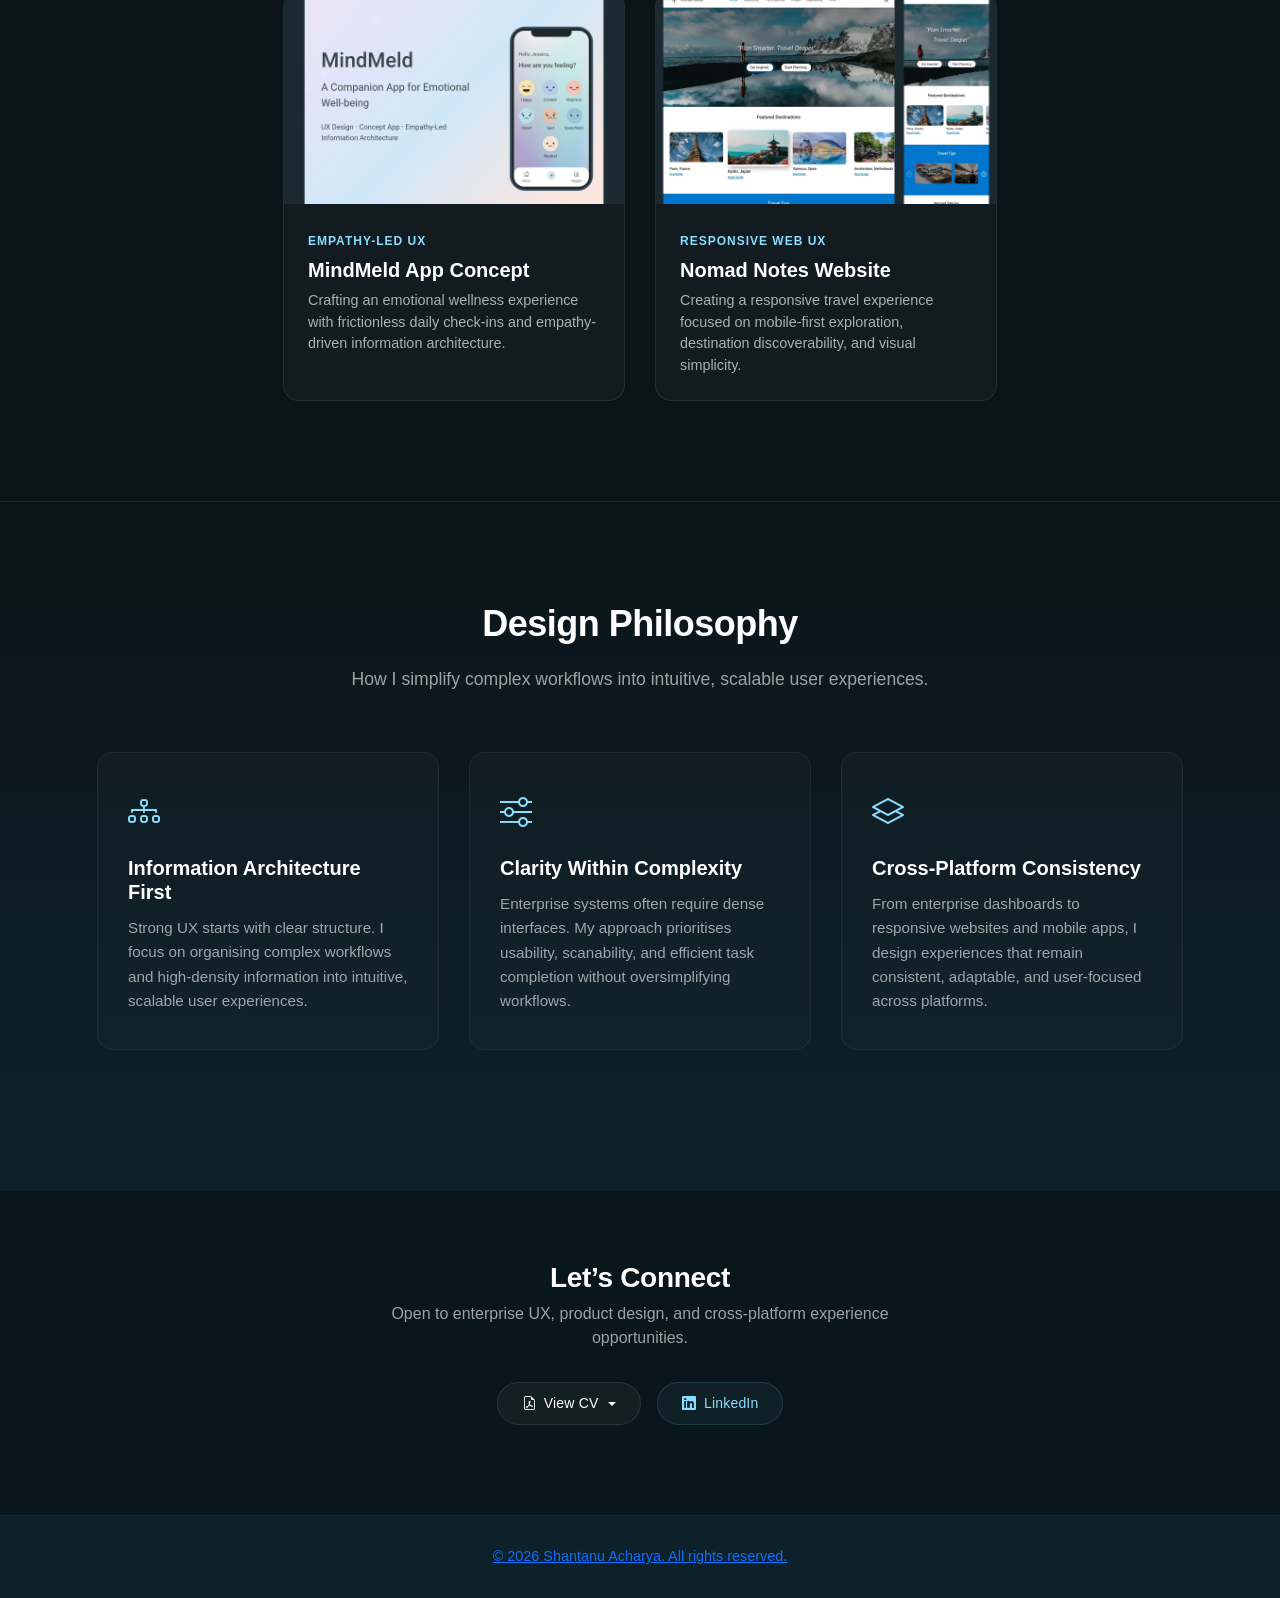
==== commit dab12dc0: "Added hyperlink in copyright footer message" ====
--- a/index.html
+++ b/index.html
@@ -36,14 +36,14 @@
     <link rel="apple-touch-icon" href="icons/apple-touch-icon.png">
 
     <link href="https://cdn.jsdelivr.net/npm/bootstrap@5.3.3/dist/css/bootstrap.min.css" rel="stylesheet" integrity="sha384-QWTKZyjpPEjISv5WaRU9OFeRpok6YctnYmDr5pNlyT2bRjXh0JMhjY6hW+ALEwIH" crossorigin="anonymous">
-    <link href="https://cdn.jsdelivr.net/npm/bootstrap-icons/font/bootstrap-icons.css?v=30" rel="stylesheet">
+    <link href="https://cdn.jsdelivr.net/npm/bootstrap-icons/font/bootstrap-icons.css?v=31" rel="stylesheet">
 
     <!-- Google Fonts Preconnect & Stylesheet -->
     <link rel="preconnect" href="https://fonts.googleapis.com">
     <link rel="preconnect" href="https://fonts.gstatic.com" crossorigin>
     <link href="https://fonts.googleapis.com/css2?family=Inter:wght@300;400;500;600;700&display=swap" rel="stylesheet">
 
-    <link rel="stylesheet" href="css/styles.css?v=30">
+    <link rel="stylesheet" href="css/styles.css?v=31">
     <link rel="canonical" href="https://shantanuacharya.in/">
 
     <script type="application/ld+json">
@@ -318,11 +318,13 @@
     </div>
 
     <footer>
-        © <span id="year"></span> Shantanu Acharya. All rights reserved.
+        <a href="pdfs/shantanu_acharya_copyright_certificate.pdf" target="_blank" rel="noopener noreferrer" class="copyright-link">
+            © <span id="year"></span> Shantanu Acharya. All rights reserved.
+        </a>
     </footer>
 
     <script src="https://cdn.jsdelivr.net/npm/bootstrap@5.3.3/dist/js/bootstrap.bundle.min.js" integrity="sha384-YvpcrYf0tY3lHB60NNkmXc5s9fDVZLESaAA55NDzOxhy9GkcIdslK1eN7N6jIeHz" crossorigin="anonymous" defer></script>
-    <script src="js/script.js?v=30" defer></script>
+    <script src="js/script.js?v=31" defer></script>
 
 </body>
 </html>
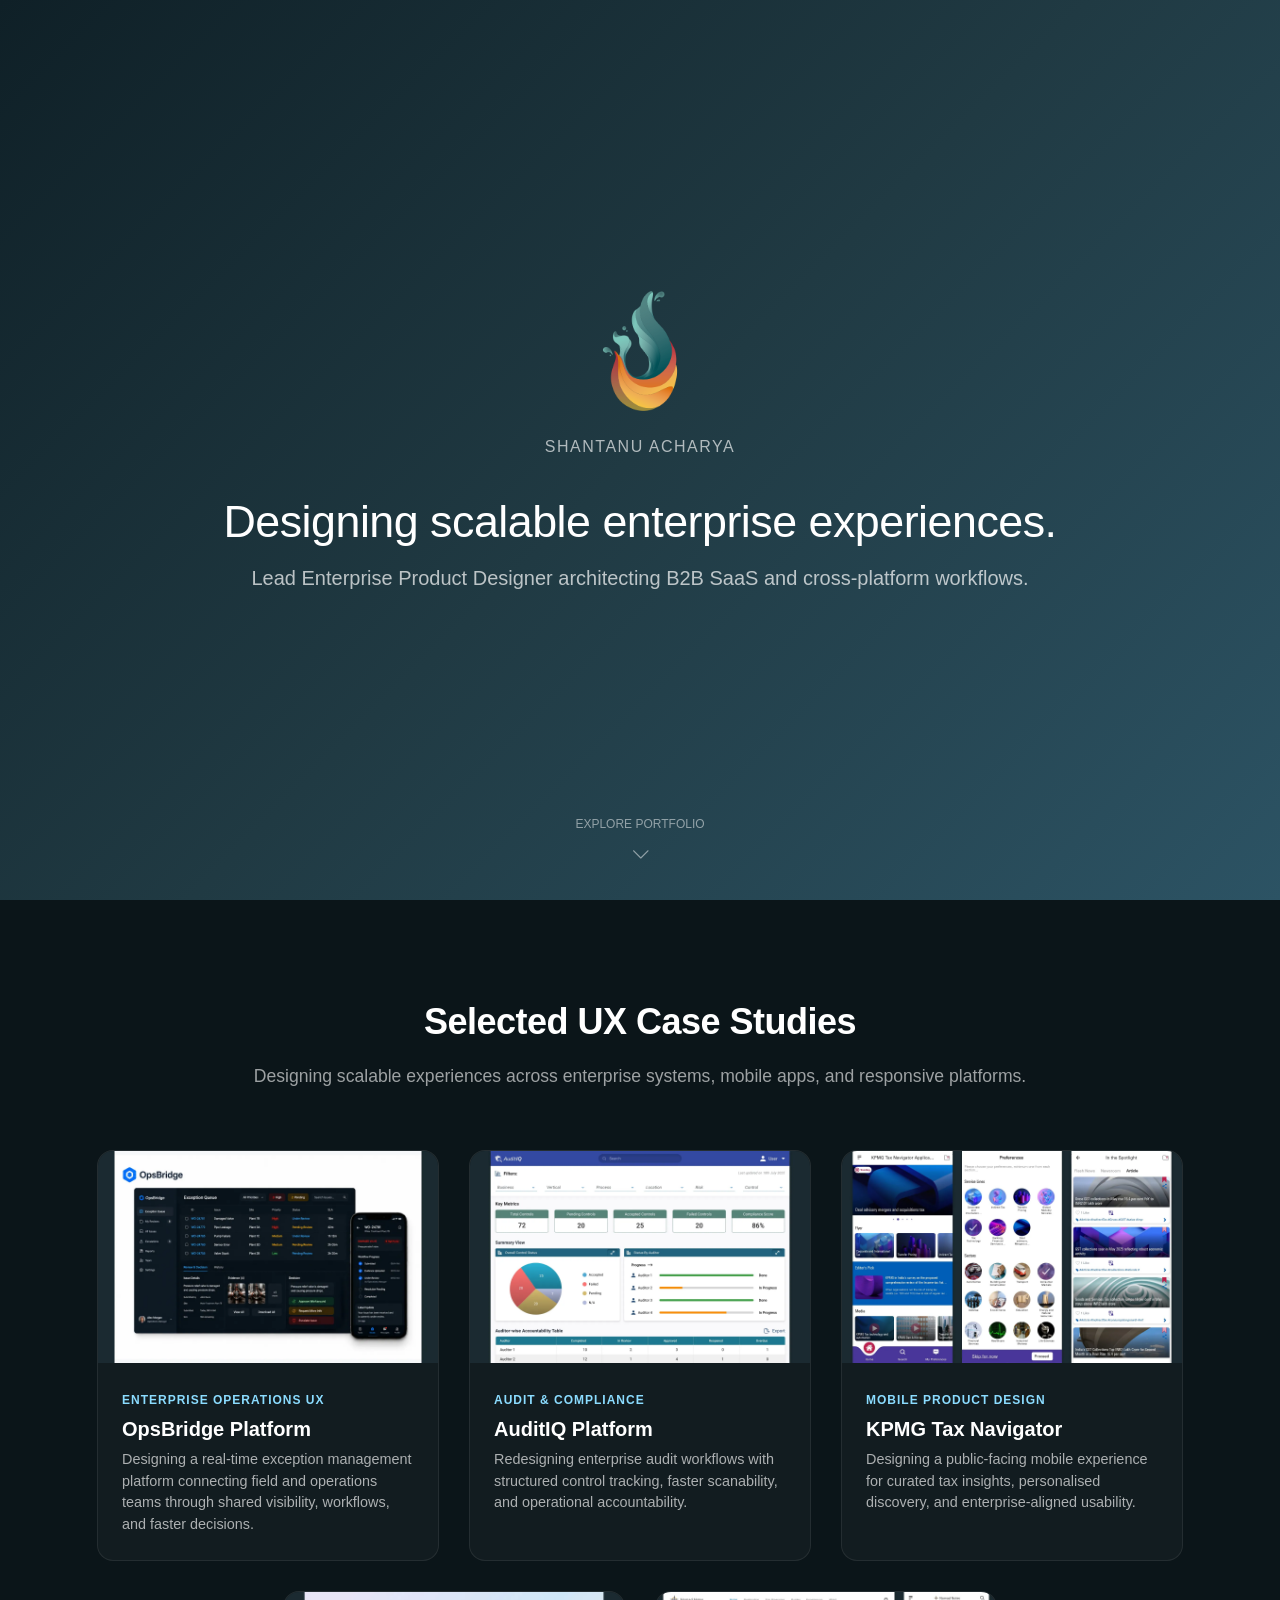
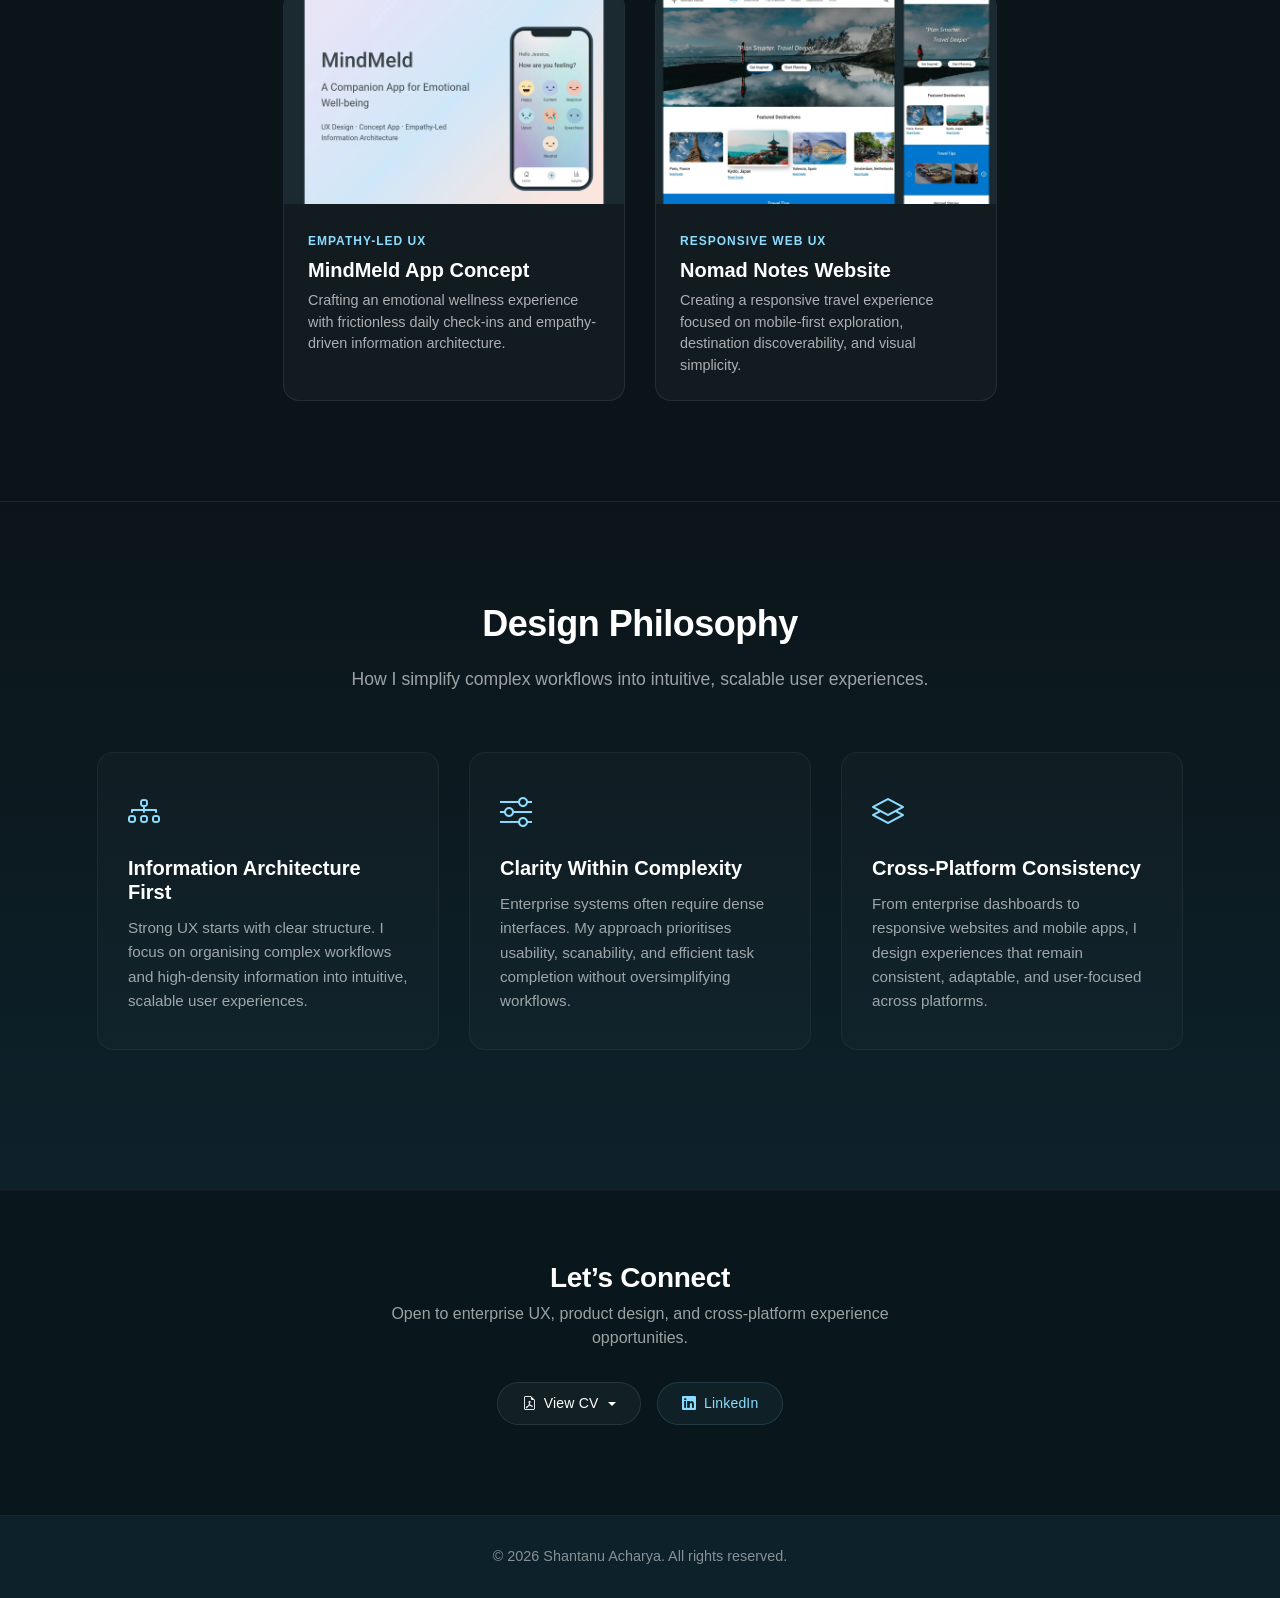
==== commit 57ca7dbb: "Updated the Footer HTML To stop Download Managers from trying to download the Copyright ROC pdf inst" ====
--- a/index.html
+++ b/index.html
@@ -36,14 +36,14 @@
     <link rel="apple-touch-icon" href="icons/apple-touch-icon.png">
 
     <link href="https://cdn.jsdelivr.net/npm/bootstrap@5.3.3/dist/css/bootstrap.min.css" rel="stylesheet" integrity="sha384-QWTKZyjpPEjISv5WaRU9OFeRpok6YctnYmDr5pNlyT2bRjXh0JMhjY6hW+ALEwIH" crossorigin="anonymous">
-    <link href="https://cdn.jsdelivr.net/npm/bootstrap-icons/font/bootstrap-icons.css?v=31" rel="stylesheet">
+    <link href="https://cdn.jsdelivr.net/npm/bootstrap-icons/font/bootstrap-icons.css?v=32" rel="stylesheet">
 
     <!-- Google Fonts Preconnect & Stylesheet -->
     <link rel="preconnect" href="https://fonts.googleapis.com">
     <link rel="preconnect" href="https://fonts.gstatic.com" crossorigin>
     <link href="https://fonts.googleapis.com/css2?family=Inter:wght@300;400;500;600;700&display=swap" rel="stylesheet">
 
-    <link rel="stylesheet" href="css/styles.css?v=31">
+    <link rel="stylesheet" href="css/styles.css?v=32">
     <link rel="canonical" href="https://shantanuacharya.in/">
 
     <script type="application/ld+json">
@@ -318,13 +318,13 @@
     </div>
 
     <footer>
-        <a href="pdfs/shantanu_acharya_copyright_certificate.pdf" target="_blank" rel="noopener noreferrer" class="copyright-link">
+        <a href="pdfjs/web/viewer.html?file=../../pdfs/shantanu_acharya_copyright_certificate.pdf" target="_blank" rel="noopener noreferrer" class="copyright-link">
             © <span id="year"></span> Shantanu Acharya. All rights reserved.
         </a>
     </footer>
 
     <script src="https://cdn.jsdelivr.net/npm/bootstrap@5.3.3/dist/js/bootstrap.bundle.min.js" integrity="sha384-YvpcrYf0tY3lHB60NNkmXc5s9fDVZLESaAA55NDzOxhy9GkcIdslK1eN7N6jIeHz" crossorigin="anonymous" defer></script>
-    <script src="js/script.js?v=31" defer></script>
+    <script src="js/script.js?v=32" defer></script>
 
 </body>
 </html>
--- a/css/styles.css
+++ b/css/styles.css
@@ -632,6 +632,17 @@
     border-top: 1px solid rgba(255, 255, 255, 0.03);
 }
 
+/* Footer Copyright Link */
+.copyright-link {
+    color: inherit;
+    text-decoration: none;
+    transition: color 0.2s ease;
+}
+
+.copyright-link:hover {
+    color: rgba(168, 229, 255, 0.85);
+}
+
 /* Responsive Breakpoints */
 @media (max-width: 768px) {
 
